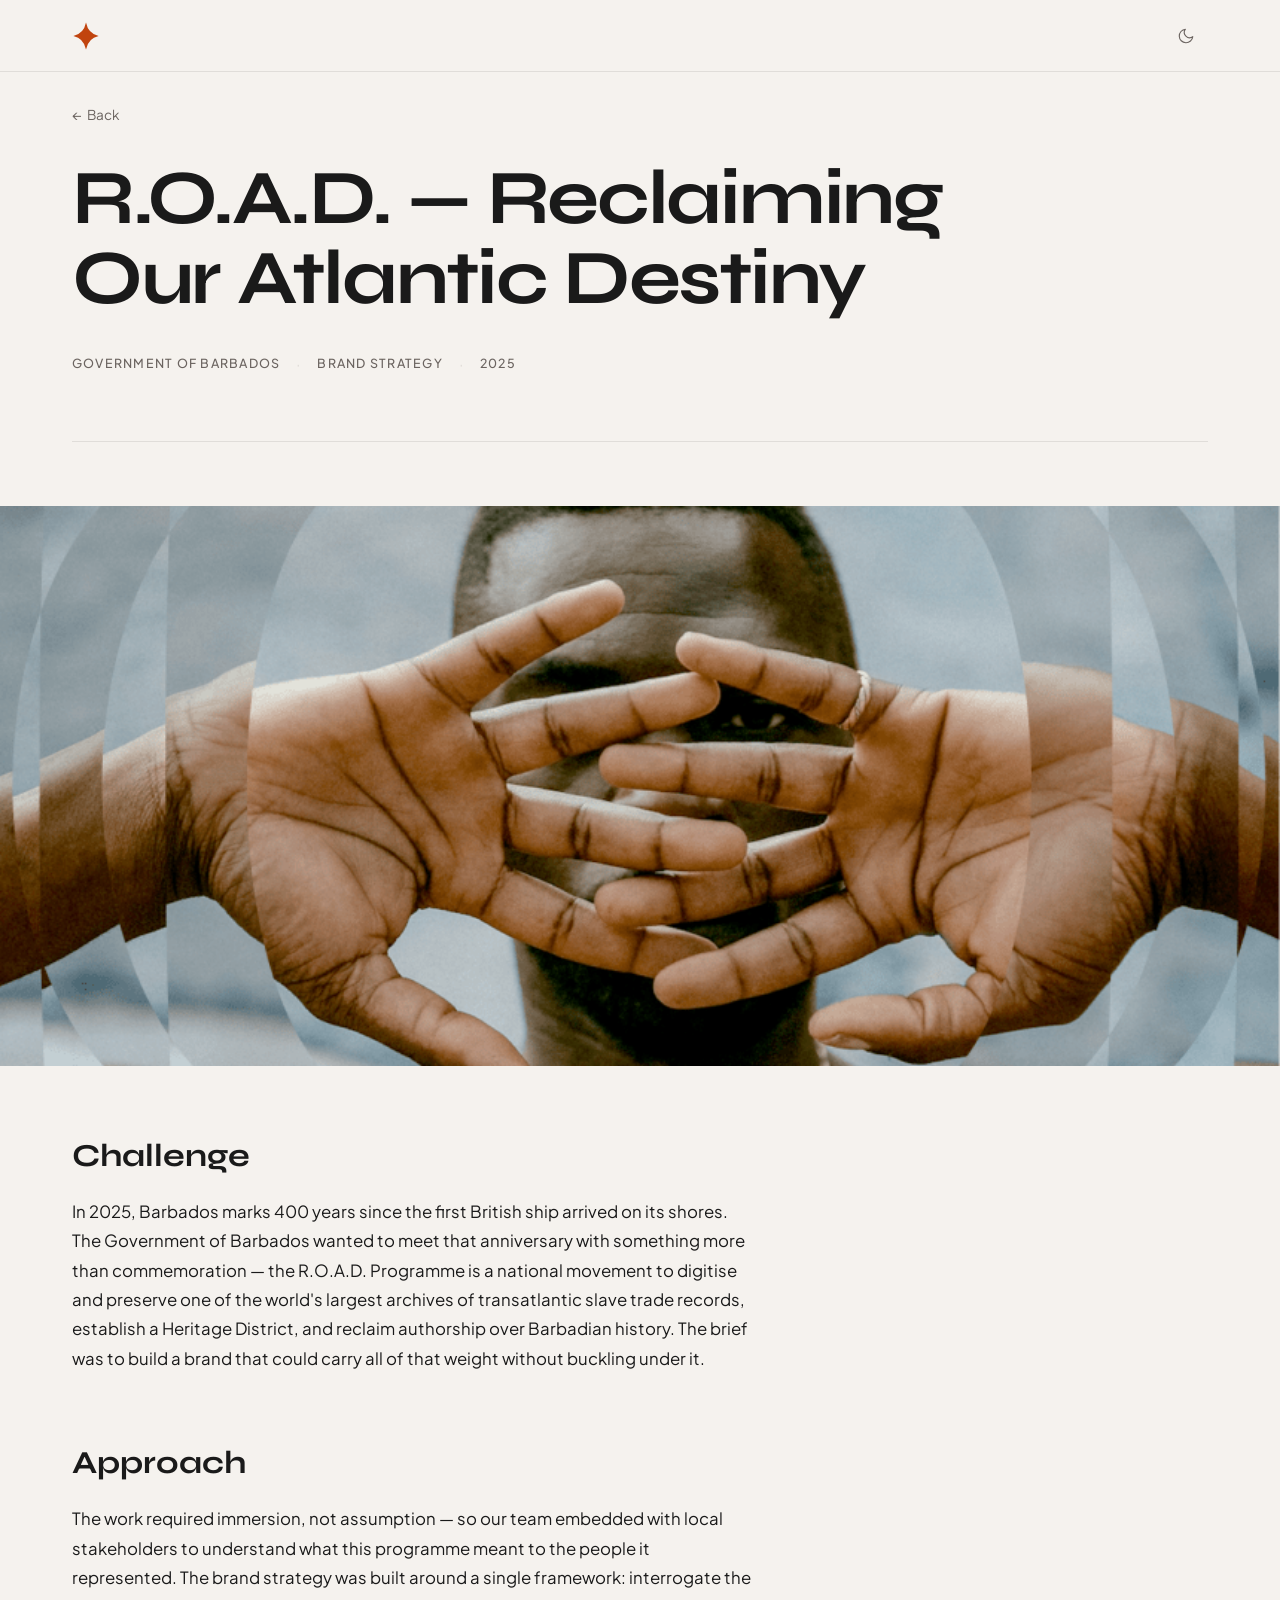
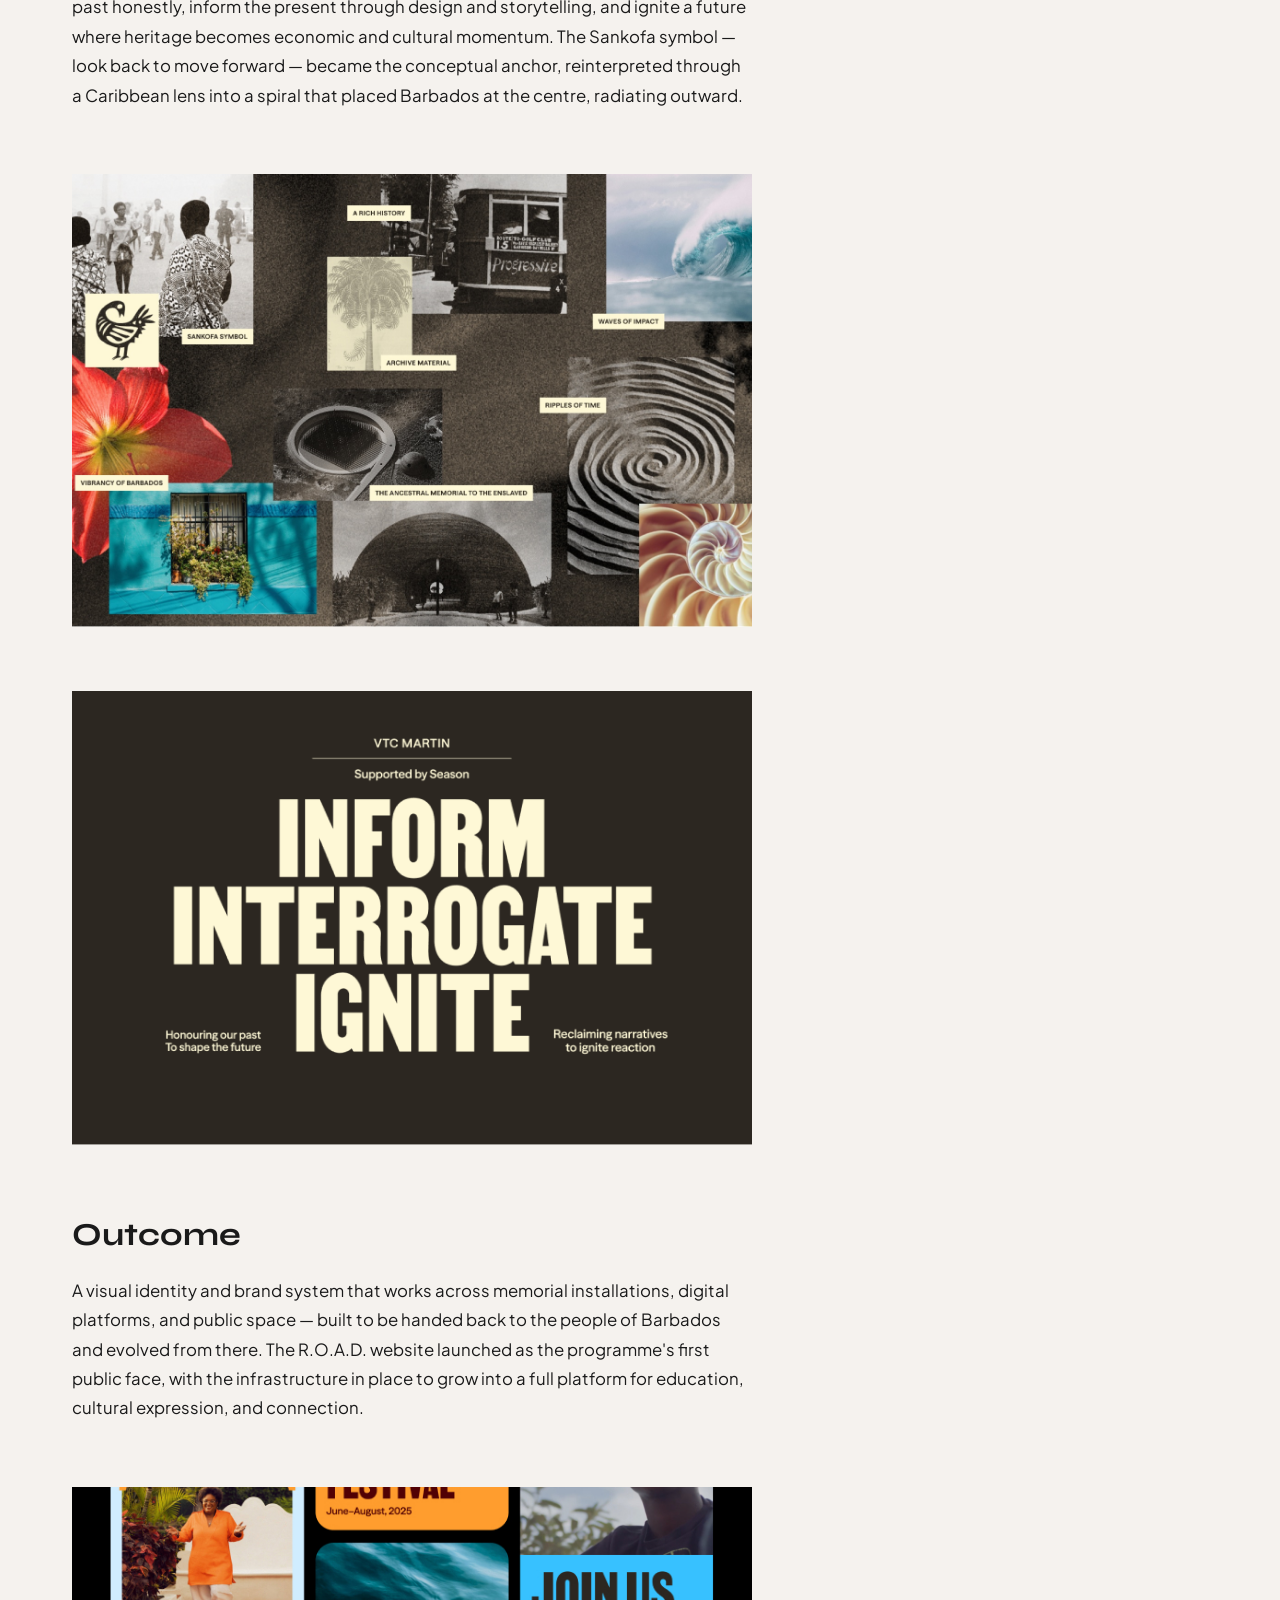
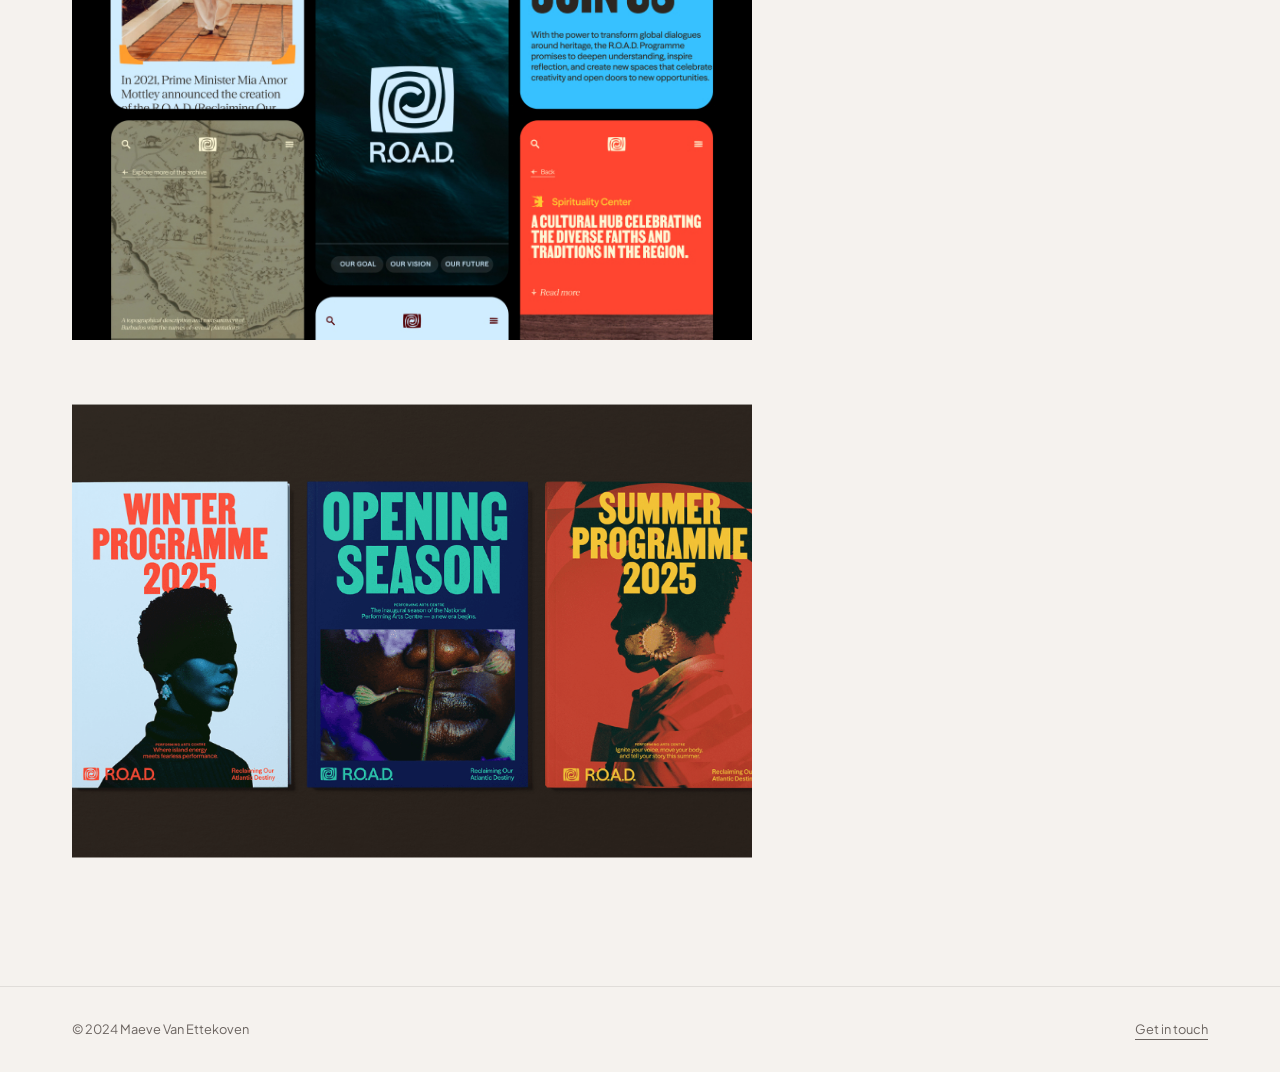
==== case-study.html @ 8a901c35 "Initial portfolio launch — 10 case studies, dark/light mode, full asset set Co-Authored-By: Claude S" ====
<!DOCTYPE html>
<html lang="en">
<head>
  <meta charset="UTF-8">
  <meta name="viewport" content="width=device-width, initial-scale=1.0">
  <title>R.O.A.D. — Reclaiming Our Atlantic Destiny · Maeve</title>
  <meta name="description" content="Brand strategy for the Government of Barbados — building a brand to carry 400 years of history and reclaim authorship over Barbadian heritage.">
  <script>document.documentElement.setAttribute('data-theme', localStorage.getItem('theme') || (window.matchMedia('(prefers-color-scheme: dark)').matches ? 'dark' : 'light'));</script>
  <link rel="preconnect" href="https://fonts.googleapis.com">
  <link rel="preconnect" href="https://fonts.gstatic.com" crossorigin>
  <link href="https://fonts.googleapis.com/css2?family=Syne:wght@700;800&family=Plus+Jakarta+Sans:wght@300;400;500&display=swap" rel="stylesheet">
  <link rel="icon" type="image/svg+xml" href="favicon.svg">
  <link rel="stylesheet" href="styles.css">
</head>
<body>

  <nav class="site-nav" aria-label="Site navigation">
    <div class="container">
      <a href="index.html" class="wordmark" aria-label="Home">
        <img src="favicon.svg" alt="Home">
      </a>
      <button class="theme-toggle" id="theme-toggle" aria-label="Switch to dark mode">
        <svg class="icon-moon" viewBox="0 0 24 24" aria-hidden="true"><path d="M21 12.79A9 9 0 1 1 11.21 3 7 7 0 0 0 21 12.79z"/></svg>
        <svg class="icon-sun" viewBox="0 0 24 24" aria-hidden="true"><circle cx="12" cy="12" r="5"/><line x1="12" y1="1" x2="12" y2="3"/><line x1="12" y1="21" x2="12" y2="23"/><line x1="4.22" y1="4.22" x2="5.64" y2="5.64"/><line x1="18.36" y1="18.36" x2="19.78" y2="19.78"/><line x1="1" y1="12" x2="3" y2="12"/><line x1="21" y1="12" x2="23" y2="12"/><line x1="4.22" y1="19.78" x2="5.64" y2="18.36"/><line x1="18.36" y1="5.64" x2="19.78" y2="4.22"/></svg>
      </button>
    </div>
  </nav>

  <main>
    <div class="container">
      <a class="cs-back" href="index.html">
        <span aria-hidden="true">←</span> Back
      </a>
    </div>

    <article>
      <div class="container">

        <header class="cs-header">
          <h1 class="cs-header__title">R.O.A.D. — Reclaiming<br>Our Atlantic Destiny</h1>
          <div class="cs-meta" aria-label="Project details">
            <span class="cs-meta__item">Government of Barbados</span>
            <span class="cs-meta__sep" aria-hidden="true">·</span>
            <span class="cs-meta__item">Brand Strategy</span>
            <span class="cs-meta__sep" aria-hidden="true">·</span>
            <span class="cs-meta__item">2025</span>
          </div>
        </header>

      </div>

      <img
        class="cs-hero-image"
        src="7Carousel_3.png.webp"
        alt="R.O.A.D. programme visual — Barbados heritage and identity"
        loading="lazy"
      >

      <div class="container">
        <div class="cs-body">

          <h2>Challenge</h2>
          <p>
            In 2025, Barbados marks 400 years since the first British ship arrived on its shores. The Government of Barbados wanted to meet that anniversary with something more than commemoration — the R.O.A.D. Programme is a national movement to digitise and preserve one of the world's largest archives of transatlantic slave trade records, establish a Heritage District, and reclaim authorship over Barbadian history. The brief was to build a brand that could carry all of that weight without buckling under it.
          </p>

          <h2>Approach</h2>
          <p>
            The work required immersion, not assumption — so our team embedded with local stakeholders to understand what this programme meant to the people it represented. The brand strategy was built around a single framework: interrogate the past honestly, inform the present through design and storytelling, and ignite a future where heritage becomes economic and cultural momentum. The Sankofa symbol — look back to move forward — became the conceptual anchor, reinterpreted through a Caribbean lens into a spiral that placed Barbados at the centre, radiating outward.
          </p>

          <figure>
            <img
              src="4.jpg"
              alt="R.O.A.D. brand strategy development — research and stakeholder work"
              loading="lazy"
            >
          </figure>

          <figure>
            <img
              src="7Carousel_1.png.webp"
              alt="R.O.A.D. identity system — visual language and brand elements"
              loading="lazy"
            >
          </figure>

          <h2>Outcome</h2>
          <p>
            A visual identity and brand system that works across memorial installations, digital platforms, and public space — built to be handed back to the people of Barbados and evolved from there. The R.O.A.D. website launched as the programme's first public face, with the infrastructure in place to grow into a full platform for education, cultural expression, and connection.
          </p>

          <figure>
            <img
              src="13Carousel_2.jpg.webp"
              alt="R.O.A.D. — public-facing brand and digital platform"
              loading="lazy"
            >
          </figure>

          <figure>
            <img
              src="Road-10.png.webp"
              alt="R.O.A.D. Heritage District — brand applied in public space"
              loading="lazy"
            >
          </figure>

        </div>
      </div>
    </article>
  </main>

  <footer class="site-footer">
    <div class="container">
      <p class="site-footer__copy">&copy; 2024 Maeve Van Ettekoven</p>
      <a class="site-footer__contact" href="https://www.linkedin.com/in/maevevanettekoven/" target="_blank" rel="noopener noreferrer">Get in touch</a>
    </div>
  </footer>

  <script src="theme.js"></script>
</body>
</html>
---- styles.css ----
/*
  Maeve Van Ettekoven — Portfolio
  ================================
  Colour palette:
    --white:   #F5F2EE  (warm off-white — softer than pure white, easier on the eye)
    --black:   #1A1A1A  (near-black — less aggressive than #000)
    --accent:  #C1440E  (burnt sienna — earthy, confident, fits brand strategy work
                         without screaming "creative agency". Has warmth without being
                         saccharine.)
    --muted:   #6B6460  (for metadata, captions, secondary text)

  Typography:
    Syne — used for the name/wordmark and all display headings. Bold, geometric,
    slightly rounded terminals. Confident without being aggressive. At 700–800
    weight it has real presence on the page without needing size to do the work.
    Plus Jakarta Sans — paired for body and UI. Rounder and friendlier than DM
    Sans, with a humanist warmth that softens Syne's geometry. Together they push
    the site from spare/intellectual toward warm/confident — still minimal, but
    with actual personality.
*/

/* ─── Tokens ────────────────────────────────────────────────────────────── */
:root {
  --white:   #F5F2EE;
  --black:   #1A1A1A;
  --accent:  #C1440E;
  --muted:   #6B6460;
  --border:  #E0DDD9;

  --space-xs: 0.5rem;
  --space-s:  1rem;
  --space-m:  2rem;
  --space-l:  4rem;
  --space-xl: 8rem;

  --max-w:        1200px;
  --body-max-w:   680px;
  --nav-h:        72px;

  --font-display: 'Syne', system-ui, sans-serif;
  --font-body:    'Plus Jakarta Sans', system-ui, sans-serif;

  --ease: cubic-bezier(0.25, 0.1, 0.25, 1);
}

/* ─── Dark mode tokens ───────────────────────────────────────────────────── */
[data-theme="dark"] {
  --white:  #141210;
  --black:  #F0EDE8;
  --muted:  #8A8480;
  --border: #2C2926;
}

/* ─── Reset ─────────────────────────────────────────────────────────────── */
*, *::before, *::after { box-sizing: border-box; margin: 0; padding: 0; }

html {
  font-size: 16px;
  scroll-behavior: smooth;
}

body {
  background: var(--white);
  color: var(--black);
  font-family: var(--font-body);
  font-size: 1rem;
  line-height: 1.6;
  -webkit-font-smoothing: antialiased;
}

img {
  display: block;
  max-width: 100%;
  height: auto;
}

a {
  color: inherit;
  text-decoration: none;
}

/* ─── Nav ────────────────────────────────────────────────────────────────── */
.site-nav {
  position: sticky;
  top: 0;
  z-index: 100;
  background: var(--white);
  border-bottom: 1px solid var(--border);
  height: var(--nav-h);
  display: flex;
  align-items: center;
}

.site-nav .container {
  display: flex;
  align-items: center;
  justify-content: space-between;
}

.site-nav .wordmark {
  font-family: var(--font-display);
  font-size: 1.25rem;
  font-weight: 700;
  letter-spacing: 0.02em;
  color: var(--black);
  transition: color 0.2s var(--ease);
}

.site-nav .wordmark:hover {
  color: var(--accent);
}

.site-nav .wordmark img {
  display: block;
  height: 28px;
  width: auto;
}

/* ─── Theme toggle ───────────────────────────────────────────────────────── */
.theme-toggle {
  background: none;
  border: none;
  cursor: pointer;
  padding: 0.5rem;
  min-width: 44px;
  min-height: 44px;
  display: flex;
  align-items: center;
  justify-content: center;
  color: var(--muted);
  transition: color 0.2s var(--ease);
}

.theme-toggle:hover { color: var(--accent); }

.theme-toggle:focus-visible {
  outline: 2px solid var(--accent);
  outline-offset: 3px;
  border-radius: 2px;
}

.theme-toggle svg {
  width: 18px;
  height: 18px;
  fill: none;
  stroke: currentColor;
  stroke-width: 1.5;
  stroke-linecap: round;
  stroke-linejoin: round;
  flex-shrink: 0;
}

/* Show the right icon per theme */
.icon-sun  { display: none; }
.icon-moon { display: block; }

[data-theme="dark"] .icon-sun  { display: block; }
[data-theme="dark"] .icon-moon { display: none; }

/* ─── Container ──────────────────────────────────────────────────────────── */
.container {
  width: 100%;
  max-width: var(--max-w);
  margin-inline: auto;
  padding-inline: var(--space-m);
}

/* ─── Hero ───────────────────────────────────────────────────────────────── */
.hero {
  padding-block: var(--space-xl) var(--space-l);
  border-bottom: 1px solid var(--border);
}

.hero__name {
  font-family: var(--font-display);
  font-size: clamp(3.5rem, 8vw, 7rem);
  font-weight: 700;
  line-height: 1.0;
  letter-spacing: -0.03em;
  margin-bottom: var(--space-m);
}

.hero__footnote {
  font-size: 0.75em;
  opacity: 0.6;
}

.hero__line {
  font-family: var(--font-body);
  font-size: clamp(1rem, 2vw, 1.2rem);
  font-weight: 300;
  color: var(--muted);
  max-width: 640px;
  line-height: 1.8;
}

/* ─── Work grid ──────────────────────────────────────────────────────────── */
.work {
  padding-block: var(--space-l);
}

.work__label {
  font-size: 0.7rem;
  font-weight: 500;
  letter-spacing: 0.12em;
  text-transform: uppercase;
  color: var(--muted);
  margin-bottom: var(--space-m);
}

.work-grid {
  display: grid;
  grid-template-columns: repeat(2, 1fr);
  gap: var(--space-m);
}

/* ─── Work item ──────────────────────────────────────────────────────────── */
.work-item {
  display: block;
  cursor: pointer;
}

.work-item__thumb {
  position: relative;
  overflow: hidden;
  aspect-ratio: 4 / 3;
  background: var(--border);
  margin-bottom: var(--space-xs);
}

.work-item__thumb img {
  width: 100%;
  height: 100%;
  object-fit: cover;
  transition: transform 0.5s var(--ease);
}

/* Accent overlay on hover */
.work-item__thumb::after {
  content: '';
  position: absolute;
  inset: 0;
  background: var(--accent);
  opacity: 0;
  transition: opacity 0.35s var(--ease);
}

@media (prefers-reduced-motion: no-preference) {
  .work-item:hover .work-item__thumb img {
    transform: scale(1.03);
  }
  .work-item:hover .work-item__thumb::after {
    opacity: 0.12;
  }
}

.work-item__meta {
  padding-top: var(--space-xs);
}

.work-item__client {
  font-size: 0.95rem;
  font-weight: 500;
  color: var(--black);
}

.work-item__type {
  font-size: 0.82rem;
  color: var(--muted);
  margin-top: 2px;
}

/* Focus state for accessibility */
.work-item:focus-visible .work-item__thumb {
  outline: 2px solid var(--accent);
  outline-offset: 3px;
}

/* ─── Footer ─────────────────────────────────────────────────────────────── */
.site-footer {
  border-top: 1px solid var(--border);
  padding-block: var(--space-m);
  margin-top: var(--space-l);
}

.site-footer .container {
  display: flex;
  align-items: center;
  justify-content: space-between;
  flex-wrap: wrap;
  gap: var(--space-s);
}

.site-footer__copy {
  font-size: 0.8rem;
  color: var(--muted);
}

.site-footer__contact {
  font-size: 0.8rem;
  color: var(--muted);
  border-bottom: 1px solid currentColor;
  transition: color 0.2s var(--ease);
}

.site-footer__contact:hover {
  color: var(--accent);
}

/* ─── Case study ─────────────────────────────────────────────────────────── */
.cs-back {
  display: inline-flex;
  align-items: center;
  gap: 0.4em;
  font-size: 0.85rem;
  color: var(--muted);
  padding-block: var(--space-m);
  transition: color 0.2s var(--ease);
}

.cs-back:hover { color: var(--accent); }

.cs-back:focus-visible {
  outline: 2px solid var(--accent);
  outline-offset: 3px;
  border-radius: 2px;
}

.cs-header {
  padding-bottom: var(--space-l);
  border-bottom: 1px solid var(--border);
  margin-bottom: var(--space-l);
}

.cs-header__title {
  font-family: var(--font-display);
  font-size: clamp(2.5rem, 6vw, 5rem);
  font-weight: 700;
  line-height: 1.05;
  letter-spacing: -0.03em;
  margin-bottom: var(--space-m);
}

.cs-meta {
  display: flex;
  flex-wrap: wrap;
  gap: var(--space-s);
  align-items: center;
}

.cs-meta__item {
  font-size: 0.78rem;
  font-weight: 500;
  letter-spacing: 0.1em;
  text-transform: uppercase;
  color: var(--muted);
}

.cs-meta__sep {
  color: var(--border);
  user-select: none;
}

.cs-hero-image {
  width: 100%;
  aspect-ratio: 16 / 7;
  object-fit: cover;
  margin-bottom: var(--space-l);
}

/* ─── Case study body ────────────────────────────────────────────────────── */
.cs-body {
  max-width: var(--body-max-w);
  margin-bottom: var(--space-xl);
}

.cs-body h2 {
  font-family: var(--font-display);
  font-size: clamp(1.5rem, 3vw, 2rem);
  font-weight: 700;
  margin-top: var(--space-l);
  margin-bottom: var(--space-s);
  color: var(--black);
}

.cs-body p {
  font-size: 1.05rem;
  line-height: 1.75;
  color: var(--black);
  margin-bottom: var(--space-s);
}

.cs-body figure {
  margin-block: var(--space-l);
}

.cs-body figure img {
  width: 100%;
  aspect-ratio: 3 / 2;
  object-fit: cover;
}

.cs-text-link {
  display: inline-block;
  font-size: 0.9rem;
  font-weight: 500;
  color: var(--accent);
  border-bottom: 1px solid currentColor;
  transition: opacity 0.2s var(--ease);
}

.cs-text-link:hover { opacity: 0.7; }

.cs-body figcaption {
  font-size: 0.78rem;
  color: var(--muted);
  margin-top: var(--space-xs);
}

.figure-pair {
  display: grid;
  grid-template-columns: 1fr 1fr;
  gap: var(--space-s);
  margin-block: var(--space-l);
}

.figure-pair figure {
  margin-block: 0;
}

.figure-pair figure img {
  aspect-ratio: 1 / 1;
  object-fit: cover;
}

@media (max-width: 767px) {
  .figure-pair {
    grid-template-columns: 1fr;
  }
}

/* ─── Responsive ─────────────────────────────────────────────────────────── */
@media (max-width: 767px) {
  :root {
    --space-l:  2.5rem;
    --space-xl: 4rem;
  }

  .work-grid {
    grid-template-columns: 1fr;
  }

  .hero {
    padding-block: var(--space-l) var(--space-m);
  }

  .site-nav .wordmark {
    font-size: 1.1rem;
  }

  .cs-body {
    max-width: 100%;
  }
}

@media (min-width: 768px) and (max-width: 1023px) {
  :root {
    --space-xl: 6rem;
  }
}

/* ─── Focus visible global ───────────────────────────────────────────────── */
:focus-visible {
  outline: 2px solid var(--accent);
  outline-offset: 3px;
}
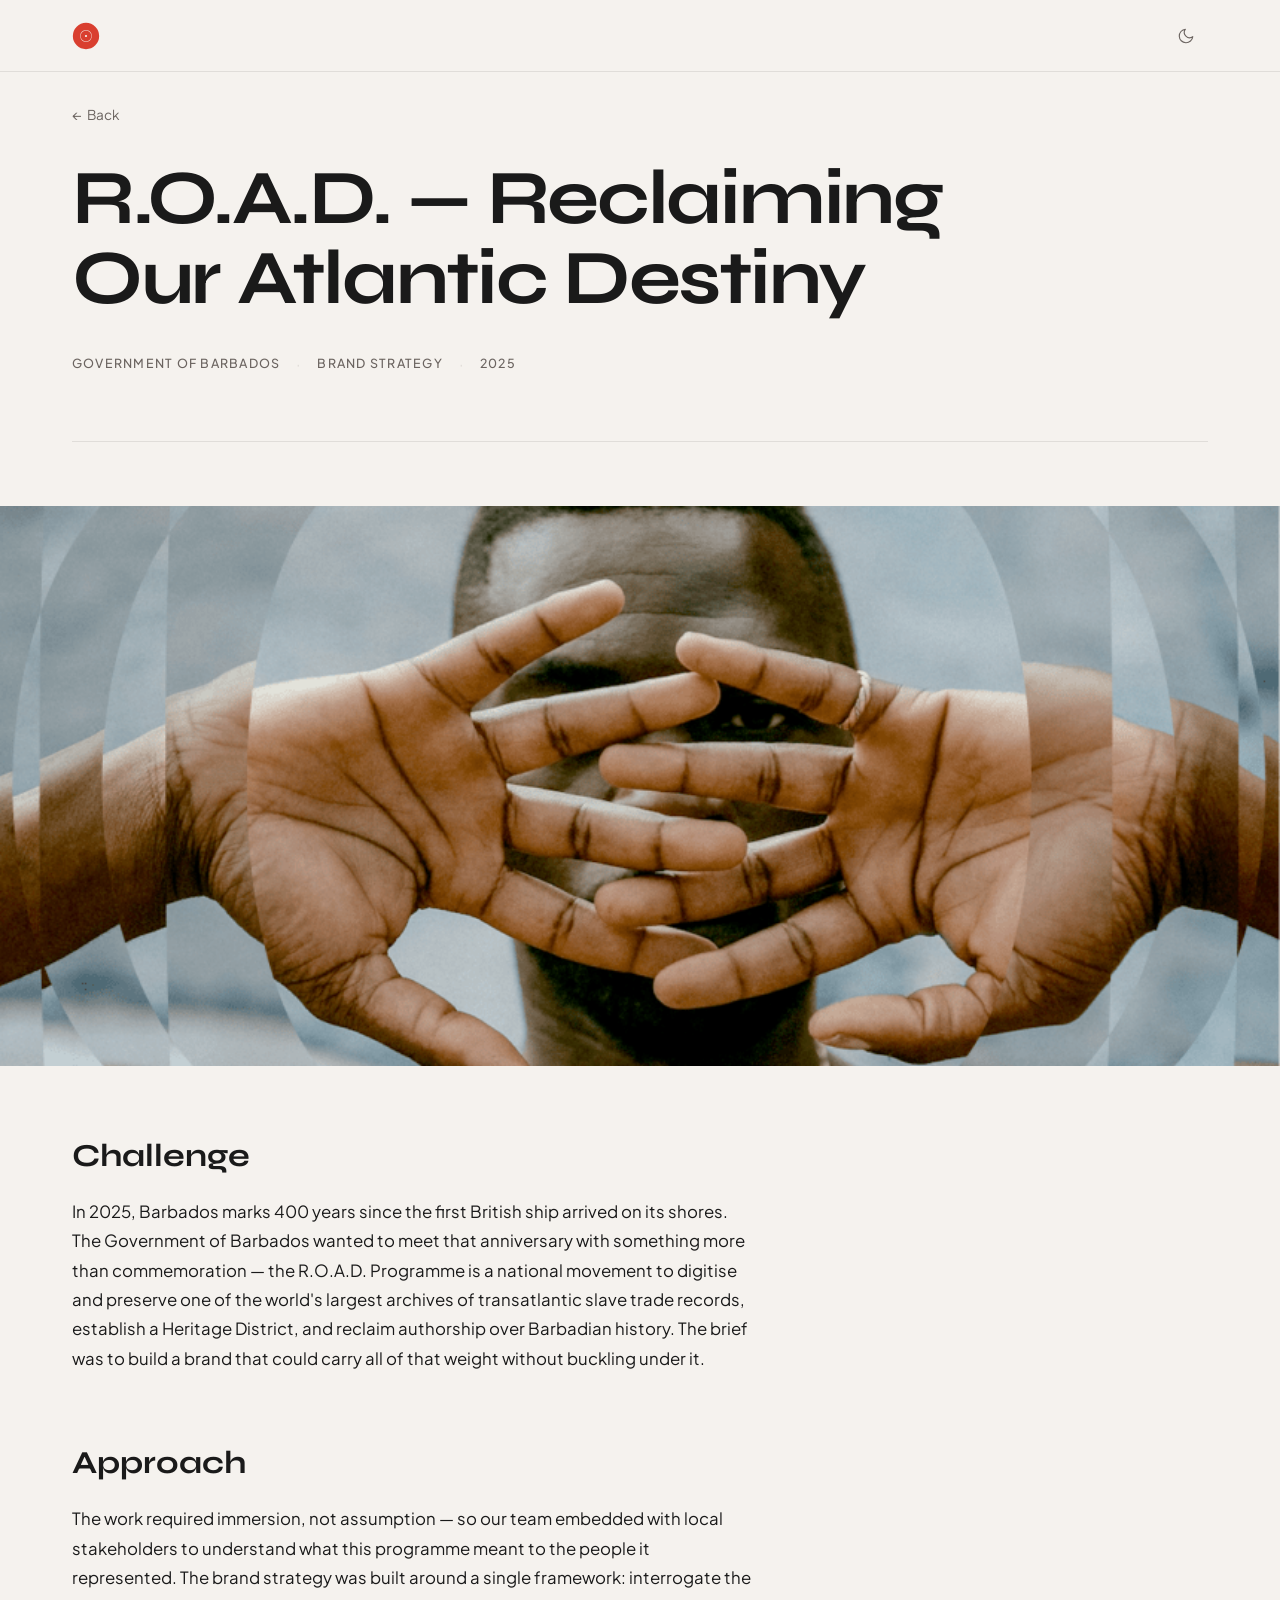
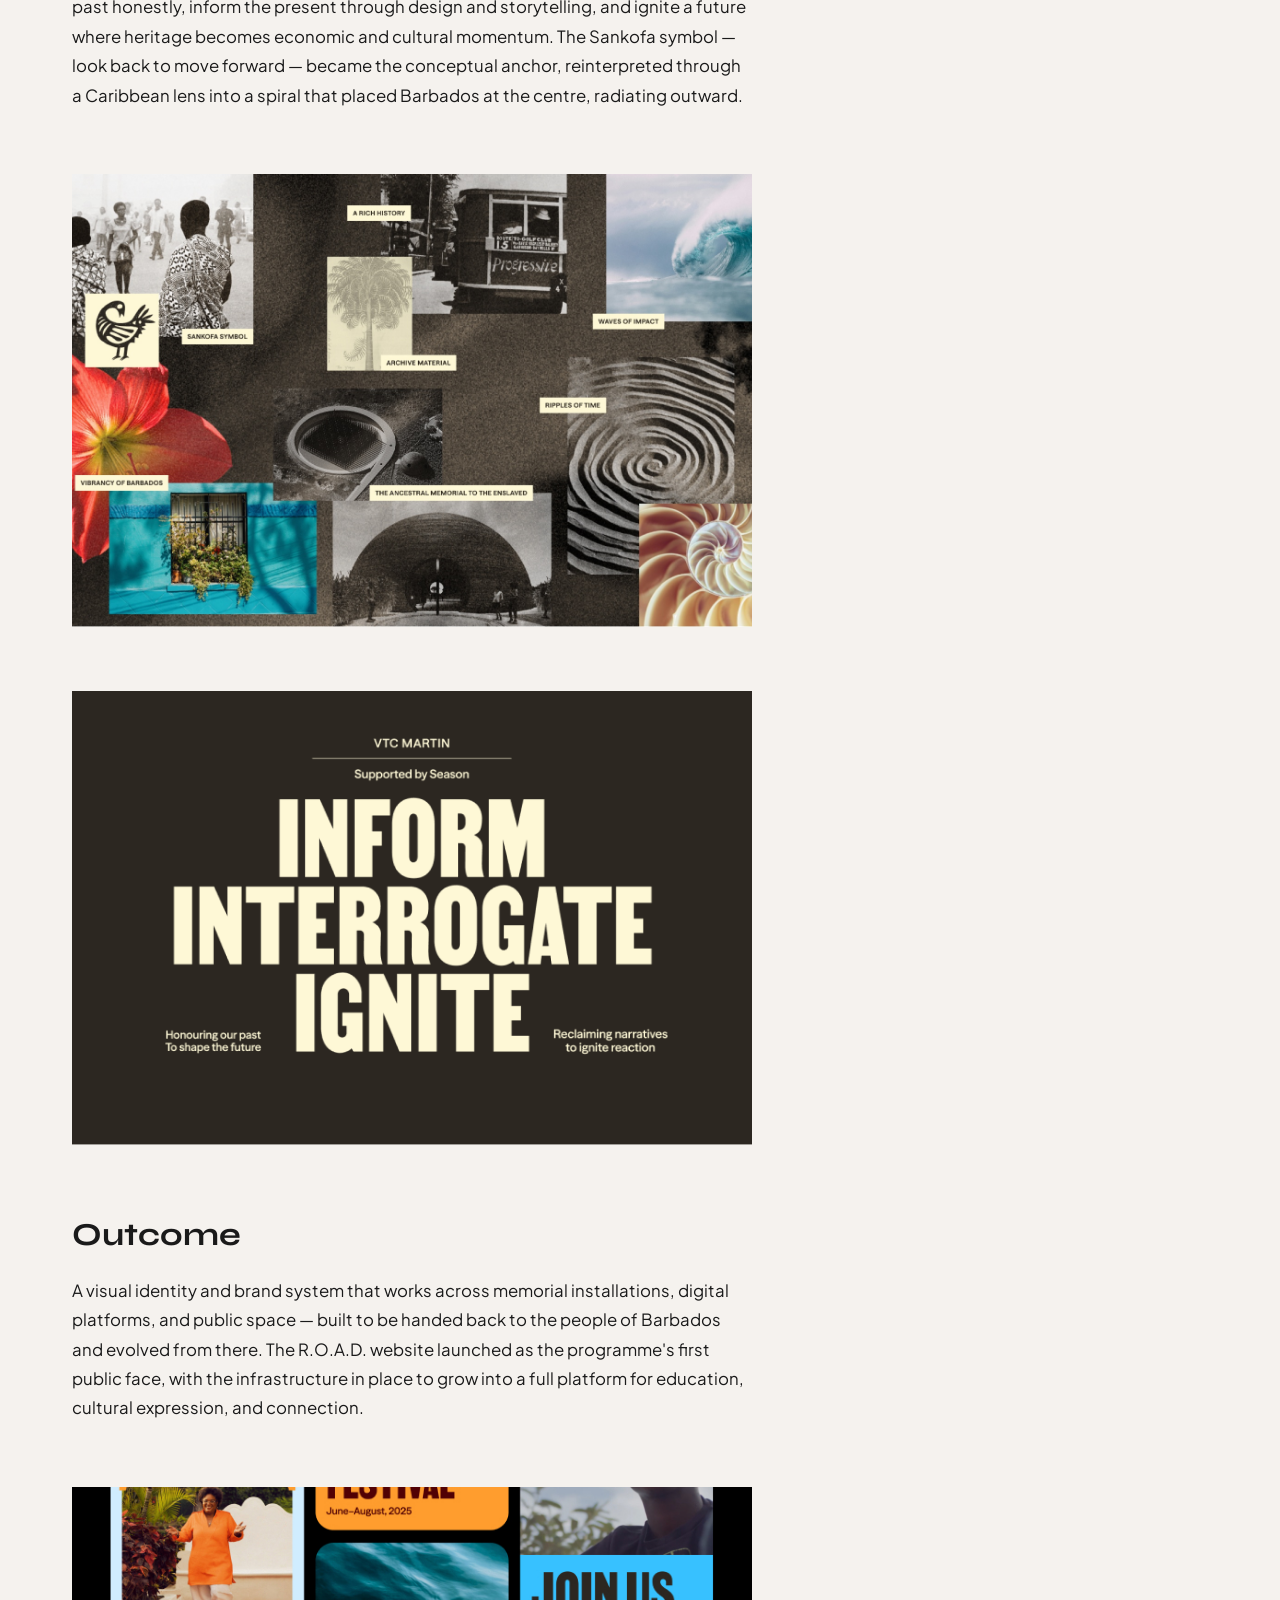
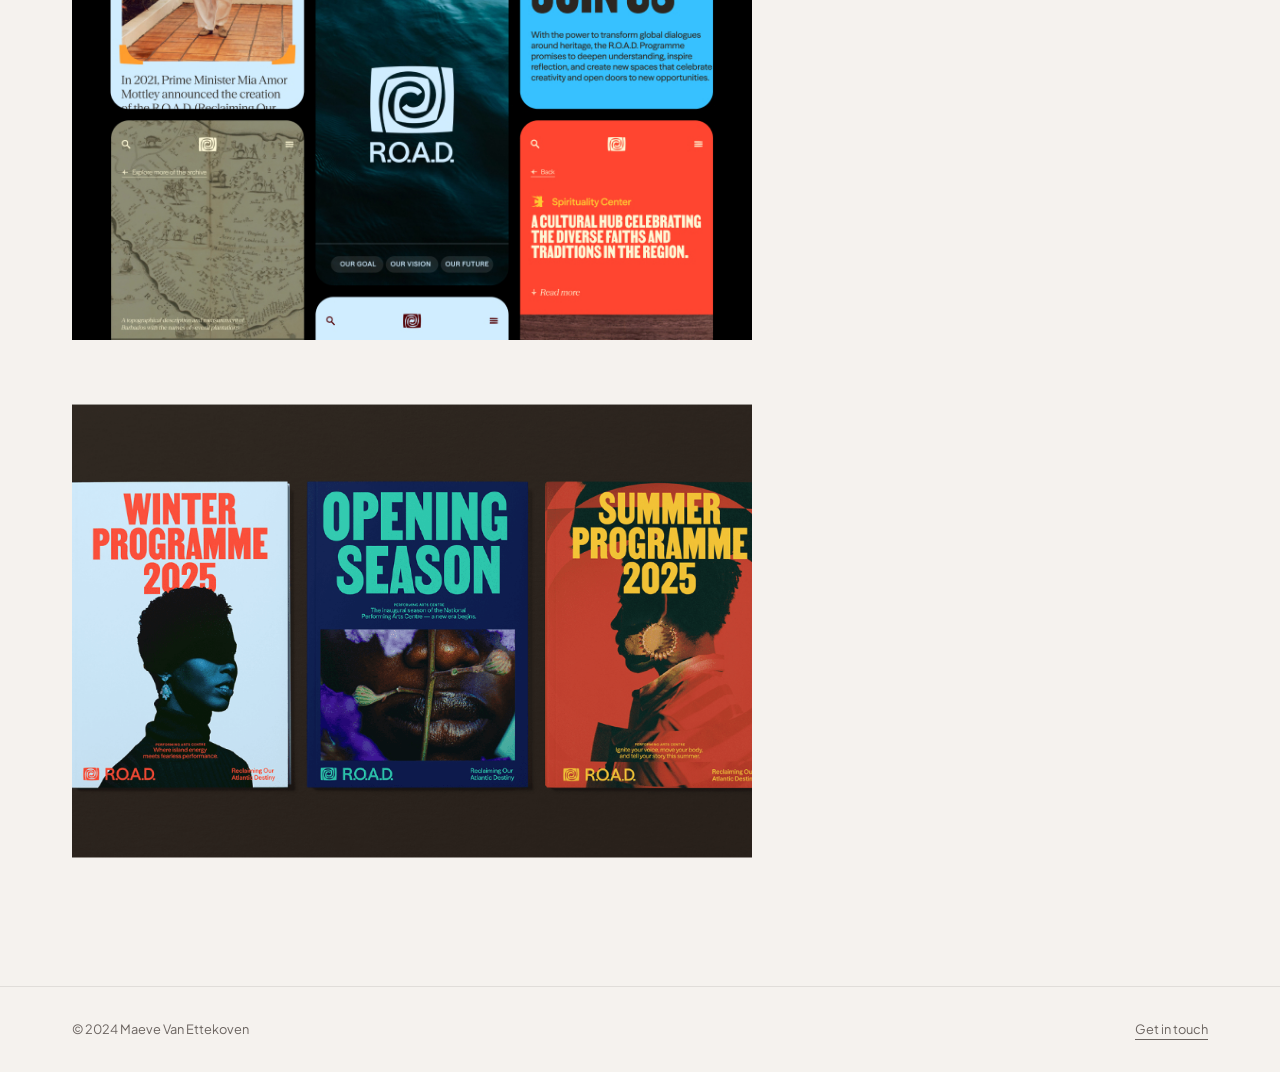
==== commit 163890d5: "Add social-preview.png and OG/Twitter meta tags to index and case-study Co-Authored-By: Claude Sonne" ====
--- a/case-study.html
+++ b/case-study.html
@@ -10,6 +10,14 @@
   <link rel="preconnect" href="https://fonts.gstatic.com" crossorigin>
   <link href="https://fonts.googleapis.com/css2?family=Syne:wght@700;800&family=Plus+Jakarta+Sans:wght@300;400;500&display=swap" rel="stylesheet">
   <link rel="icon" type="image/svg+xml" href="favicon.svg">
+  <meta property="og:title" content="Maeve Van Ettekoven — Brand Strategist">
+  <meta property="og:description" content="Brand strategist and cultural sponge.">
+  <meta property="og:type" content="website">
+  <meta property="og:url" content="https://maevevanettekoven.vercel.app">
+  <meta property="og:image" content="https://maevevanettekoven.vercel.app/social-preview.png">
+  <meta property="og:image:width" content="1200">
+  <meta property="og:image:height" content="630">
+  <meta name="twitter:card" content="summary_large_image">
   <link rel="stylesheet" href="styles.css">
 </head>
 <body>
--- a/styles.css
+++ b/styles.css
@@ -4,7 +4,7 @@
   Colour palette:
     --white:   #F5F2EE  (warm off-white — softer than pure white, easier on the eye)
     --black:   #1A1A1A  (near-black — less aggressive than #000)
-    --accent:  #C1440E  (burnt sienna — earthy, confident, fits brand strategy work
+    --accent:  #1c3c35  (burnt sienna — earthy, confident, fits brand strategy work
                          without screaming "creative agency". Has warmth without being
                          saccharine.)
     --muted:   #6B6460  (for metadata, captions, secondary text)
@@ -23,7 +23,7 @@
 :root {
   --white:   #F5F2EE;
   --black:   #1A1A1A;
-  --accent:  #C1440E;
+  --accent:  #1c3c35;
   --muted:   #6B6460;
   --border:  #E0DDD9;
 
